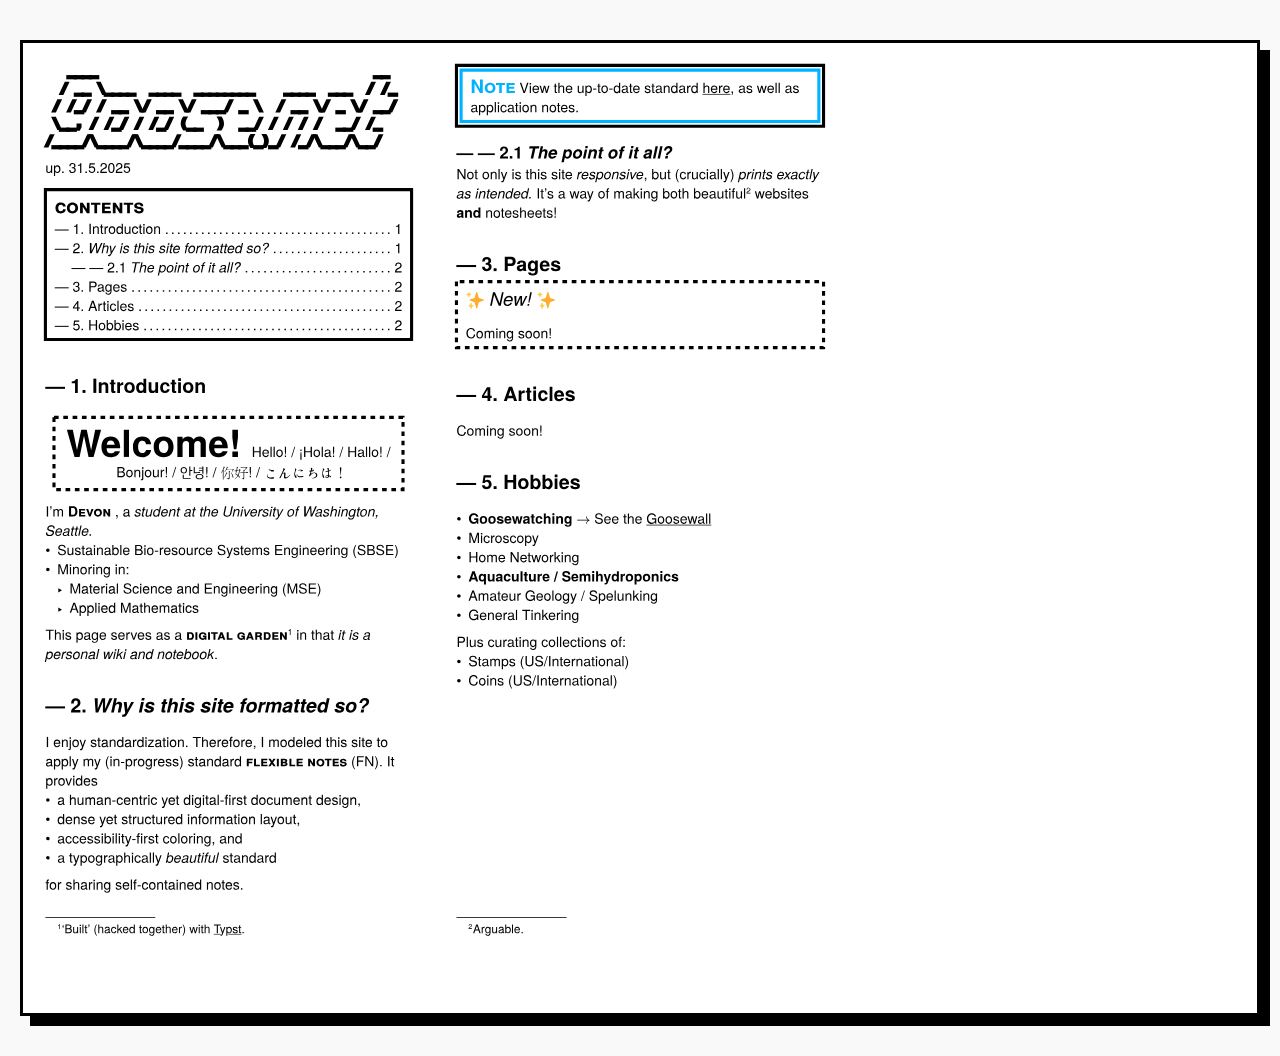
==== index.html @ 000cdf8c "Initialization for Cloudflare" ====
<!DOCTYPE html>
<html lang="en">
  <head>
    <meta charset="utf-8">
    <meta name="viewport" content="width=device-width, initial-scale=1.0">
    <link rel="icon" type="image/x-icon" href="assets/favicon.png">
    <title>9oose.net</title>
    <style>
    /* --------------------------------------
       1. MOBILE FIRST (Default Screen Styles)
       -------------------------------------- */
    body {
        margin: 0;
        padding: 20px;
        background: #f9f9f9; /* Just to help you see the page boundaries */
    }

    .document-container {
        display: grid;
        grid-template-columns: 1fr; /* Stack vertically on phones */
        gap: 20px;
        margin-bottom: 40px;

        background: white;
        border: 3px solid #000;
        box-shadow: 10px 10px 0px #000;
        padding: 10px;
    }

    .svg-column {
        /* 1. Override Typst's hardcoded SVG attributes GLOBALLY */
        width: 100% !important;
        height: auto !important;

        /* 2. Prevent the SVG from ever overflowing its container */
        max-width: 100%;

        /* 3. Ensure the browser scales it cleanly rather than stretching it */
        object-fit: contain;
    }

    /* --------------------------------------
       2. DESKTOP SCREENS
       -------------------------------------- */
    @media screen and (min-width: 768px) {
        .document-container {
        /* Automatically arrange into 3 equal columns! */
        grid-template-columns: repeat(3, 1fr);
        max-width: 1440px;
        margin: 20px auto 20px auto;
        }
    }

    /* --------------------------------------
       3. PERFECT PRINT SETTINGS
       -------------------------------------- */
    @media print {
        @page {
            size: landscape; /* Fits three columns beautifully */
            margin: 0 0 0 0.5in; /* Killspace */
        }

        body {
            background: white;
            padding: 0;
        }

        .document-container {
            border: none !important;
            box-shadow: none !important;
            padding: 0 !important;
            background: transparent !important;

            /* Switch to Flexbox for highly stable printer page breaks */
            display: flex !important;
            flex-direction: row !important;
            flex-wrap: wrap !important; /* Allows items to wrap to a new row */
        }

        .svg-column {
            width: 32% !important;
            break-inside: avoid;
        }
        .svg-column:nth-child(3n) {
            margin-right: 0 !important; /* Remove right gap on the last column */

            /* Force the printer to start a new physical page immediately after! */
            break-after: page;
            page-break-after: always;
        }
    }
    </style>
  </head>
  <body>
    <main>
      <div class="document-container">
        <img class="svg-column" src="new-standard-homepage-1.svg" alt="Column 1" />
        <img class="svg-column" src="new-standard-homepage-2.svg" alt="Column 2" />
        <img class="svg-column" src="new-standard-homepage-3.svg" alt="Column 3" />
      </div>

      </main>
  </body>
</html>
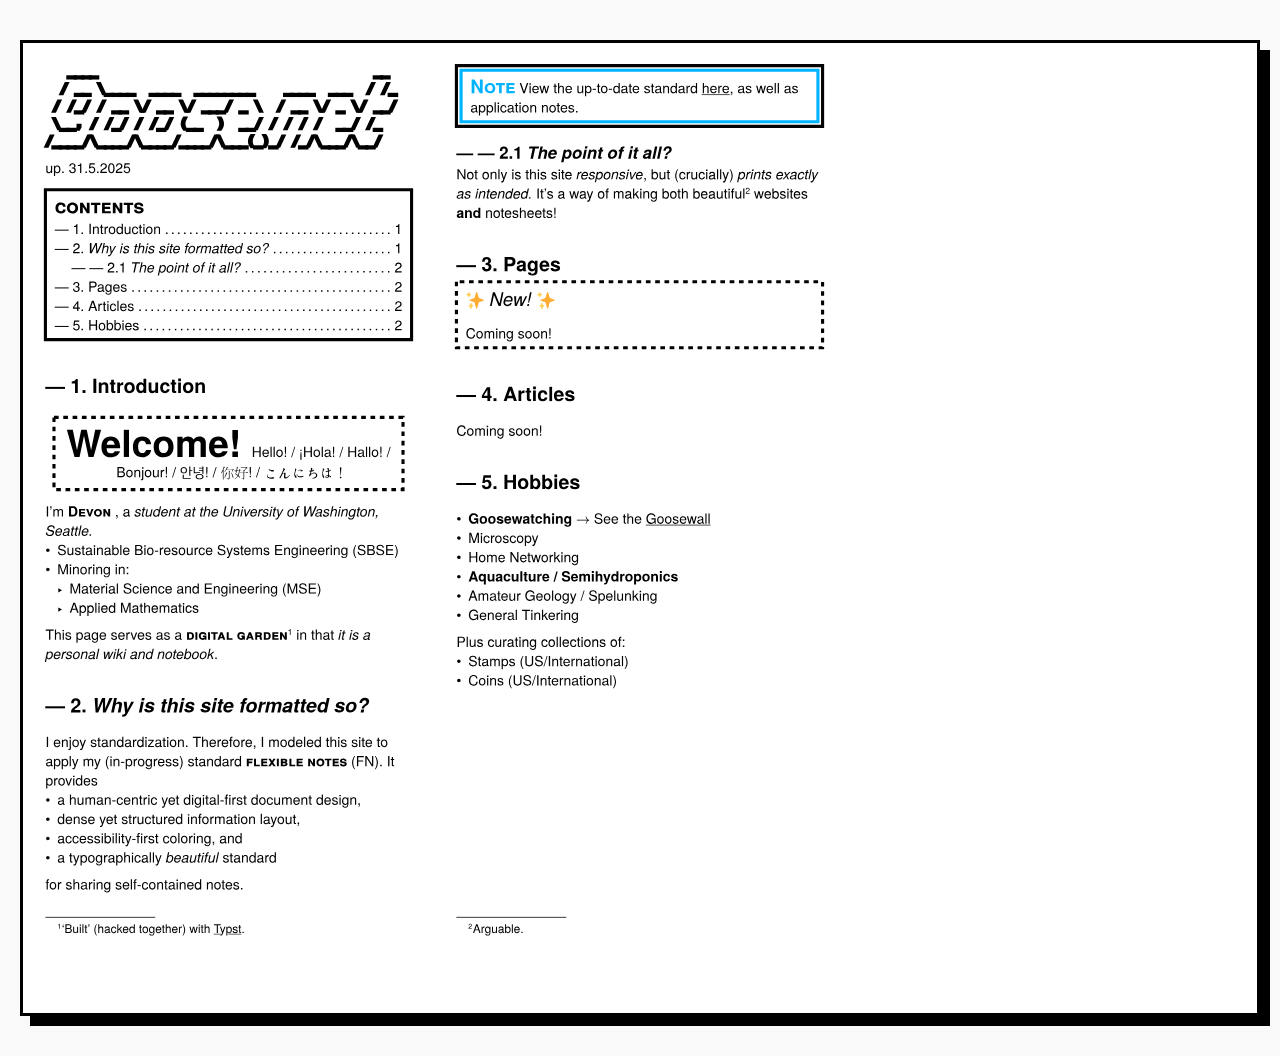
==== commit 0f769402: "Updated SVG handling. Loading as an <img> seems to drop dynamic things, like links.  Loading as an <" ====
--- a/index.html
+++ b/index.html
@@ -94,9 +94,9 @@
   <body>
     <main>
       <div class="document-container">
-        <img class="svg-column" src="new-standard-homepage-1.svg" alt="Column 1" />
-        <img class="svg-column" src="new-standard-homepage-2.svg" alt="Column 2" />
-        <img class="svg-column" src="new-standard-homepage-3.svg" alt="Column 3" />
+        <object class="svg-column" type="image/svg+xml" data="new-standard-homepage-1.svg"> </object>
+        <object class="svg-column" type="image/svg+xml" data="new-standard-homepage-2.svg"> </object>
+        <object class="svg-column" type="image/svg+xml" data="new-standard-homepage-3.svg"> </object>
       </div>
 
       </main>
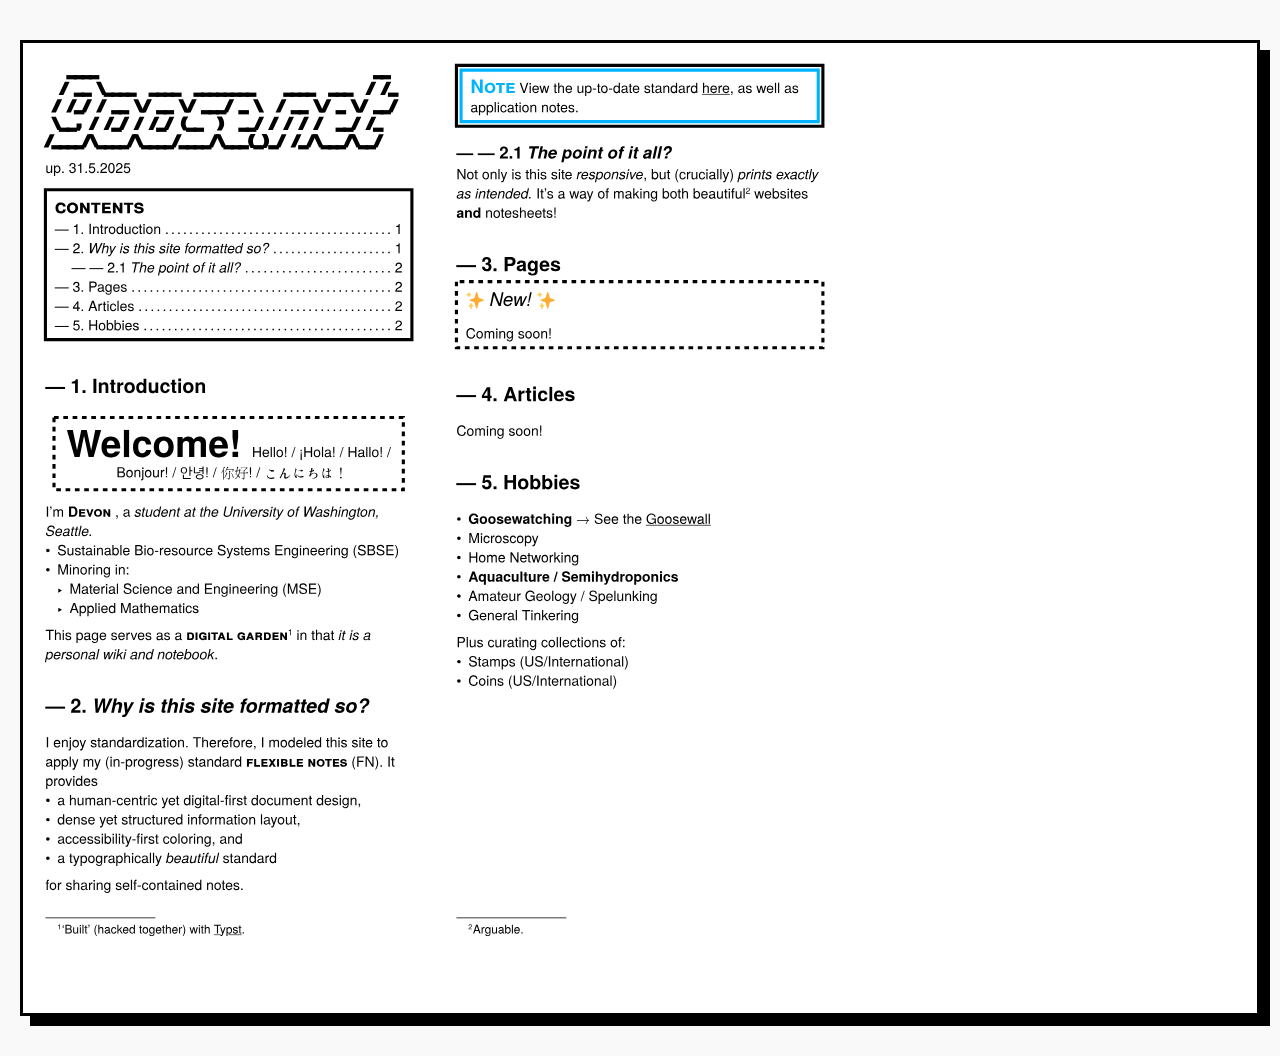
==== commit 02d1d620: "Replace <object>. That didn't work. Just rid of the <object> and try frame()." ====
--- a/index.html
+++ b/index.html
@@ -12,12 +12,12 @@
     body {
         margin: 0;
         padding: 20px;
-        background: #f9f9f9; /* Just to help you see the page boundaries */
+        background: #f9f9f9;
     }
 
     .document-container {
         display: grid;
-        grid-template-columns: 1fr; /* Stack vertically on phones */
+        grid-template-columns: 1fr;
         gap: 20px;
         margin-bottom: 40px;
 
@@ -27,16 +27,13 @@
         padding: 10px;
     }
 
-    .svg-column {
-        /* 1. Override Typst's hardcoded SVG attributes GLOBALLY */
+    /* THE FIX: We target the <div> AND the injected <svg>! */
+    .svg-column,
+    .svg-column svg {
         width: 100% !important;
         height: auto !important;
-
-        /* 2. Prevent the SVG from ever overflowing its container */
         max-width: 100%;
-
-        /* 3. Ensure the browser scales it cleanly rather than stretching it */
-        object-fit: contain;
+        display: block; /* Removes weird spacing below images */
     }
 
     /* --------------------------------------
@@ -44,10 +41,9 @@
        -------------------------------------- */
     @media screen and (min-width: 768px) {
         .document-container {
-        /* Automatically arrange into 3 equal columns! */
-        grid-template-columns: repeat(3, 1fr);
-        max-width: 1440px;
-        margin: 20px auto 20px auto;
+            grid-template-columns: repeat(3, 1fr);
+            max-width: 1440px;
+            margin: 20px auto 20px auto;
         }
     }
 
@@ -56,8 +52,8 @@
        -------------------------------------- */
     @media print {
         @page {
-            size: landscape; /* Fits three columns beautifully */
-            margin: 0 0 0 0.5in; /* Killspace */
+            size: landscape;
+            margin: 0 0 0 0.5in;
         }
 
         body {
@@ -71,20 +67,20 @@
             padding: 0 !important;
             background: transparent !important;
 
-            /* Switch to Flexbox for highly stable printer page breaks */
             display: flex !important;
             flex-direction: row !important;
-            flex-wrap: wrap !important; /* Allows items to wrap to a new row */
+            flex-wrap: wrap !important;
         }
 
         .svg-column {
             width: 32% !important;
+            margin-right: 2% !important;
+            margin-bottom: 0 !important;
             break-inside: avoid;
         }
+
         .svg-column:nth-child(3n) {
-            margin-right: 0 !important; /* Remove right gap on the last column */
-
-            /* Force the printer to start a new physical page immediately after! */
+            margin-right: 0 !important;
             break-after: page;
             page-break-after: always;
         }
@@ -94,11 +90,41 @@
   <body>
     <main>
       <div class="document-container">
-        <object class="svg-column" type="image/svg+xml" data="new-standard-homepage-1.svg"> </object>
-        <object class="svg-column" type="image/svg+xml" data="new-standard-homepage-2.svg"> </object>
-        <object class="svg-column" type="image/svg+xml" data="new-standard-homepage-3.svg"> </object>
+        <div class="svg-column" data-src="new-standard-homepage-1.svg"></div>
+        <div class="svg-column" data-src="new-standard-homepage-2.svg"></div>
+        <div class="svg-column" data-src="new-standard-homepage-3.svg"></div>
       </div>
+    </main>
 
-      </main>
+    <script>
+      // The new Inline Injection Script
+      window.addEventListener('load', () => {
+          const columns = document.querySelectorAll('.svg-column');
+
+          columns.forEach(async (col) => {
+              try {
+                  // 1. Fetch the raw SVG file from your server
+                  const source = col.getAttribute('data-src');
+                  const response = await fetch(source);
+
+                  if (!response.ok) throw new Error("Could not fetch SVG");
+
+                  // 2. Read it as text and inject it directly into the webpage
+                  const svgText = await response.text();
+                  col.innerHTML = svgText;
+
+                  // 3. Now that it is natively on the page, easily fix the links!
+                  const links = col.querySelectorAll('a');
+                  links.forEach(link => {
+                      link.setAttribute('target', '_top'); // Break out!
+                      link.setAttribute('rel', 'noopener noreferrer'); // Security lock
+                  });
+
+              } catch (e) {
+                  console.error(`Failed to inject ${col.getAttribute('data-src')}:`, e);
+              }
+          });
+      });
+    </script>
   </body>
 </html>
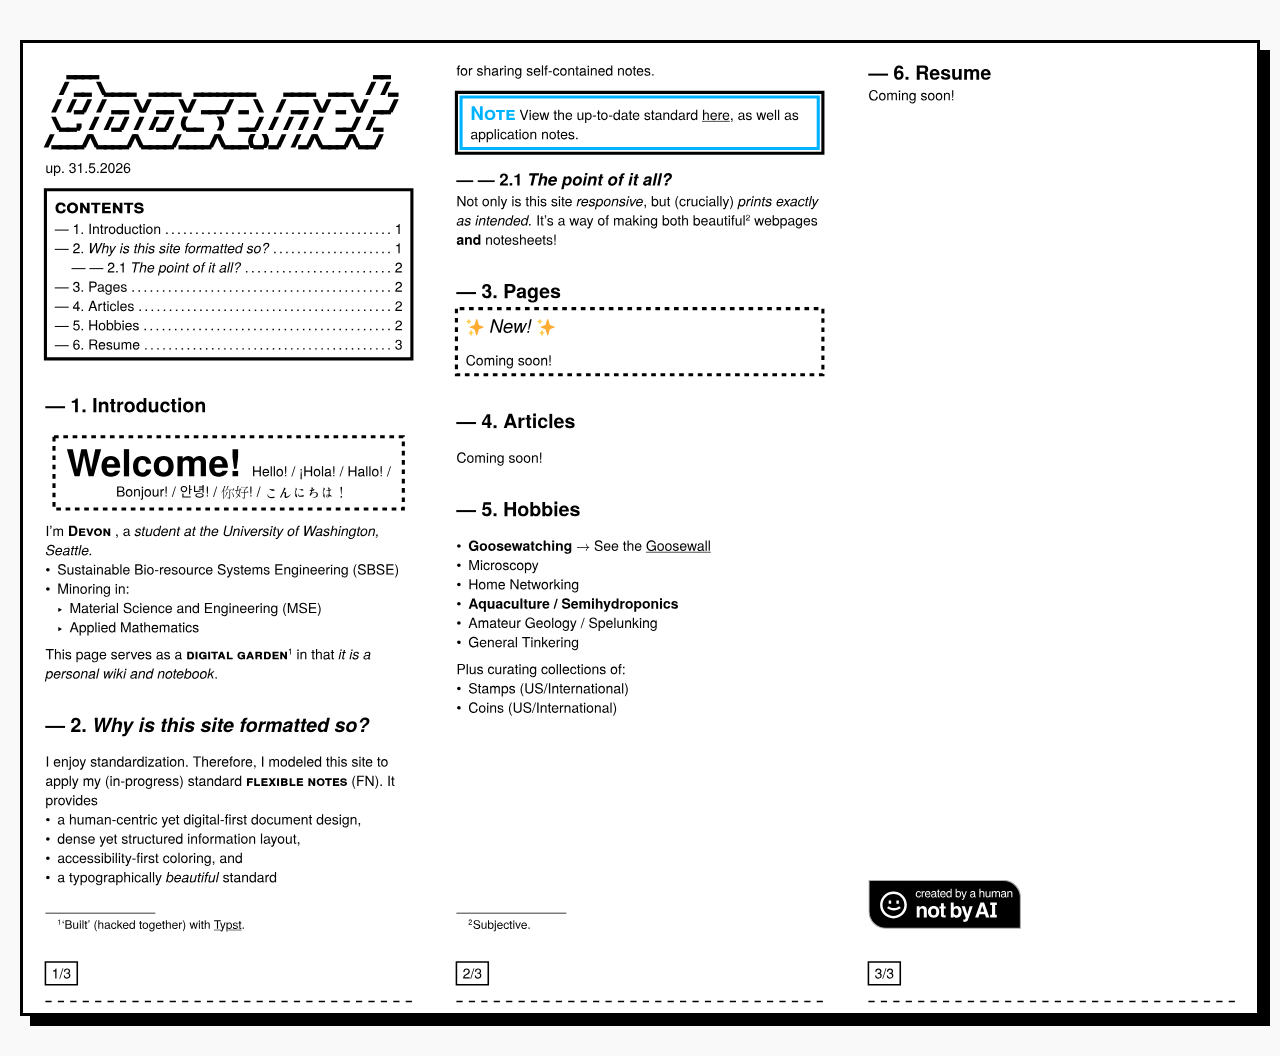
==== commit f8fda659: "Mainpage Update" ====
--- a/index.html
+++ b/index.html
@@ -22,8 +22,8 @@
         margin-bottom: 40px;
 
         background: white;
-        border: 3px solid #000;
-        box-shadow: 10px 10px 0px #000;
+        border: 3px solid black;
+        box-shadow: 10px 10px 0px black;
         padding: 10px;
     }
 
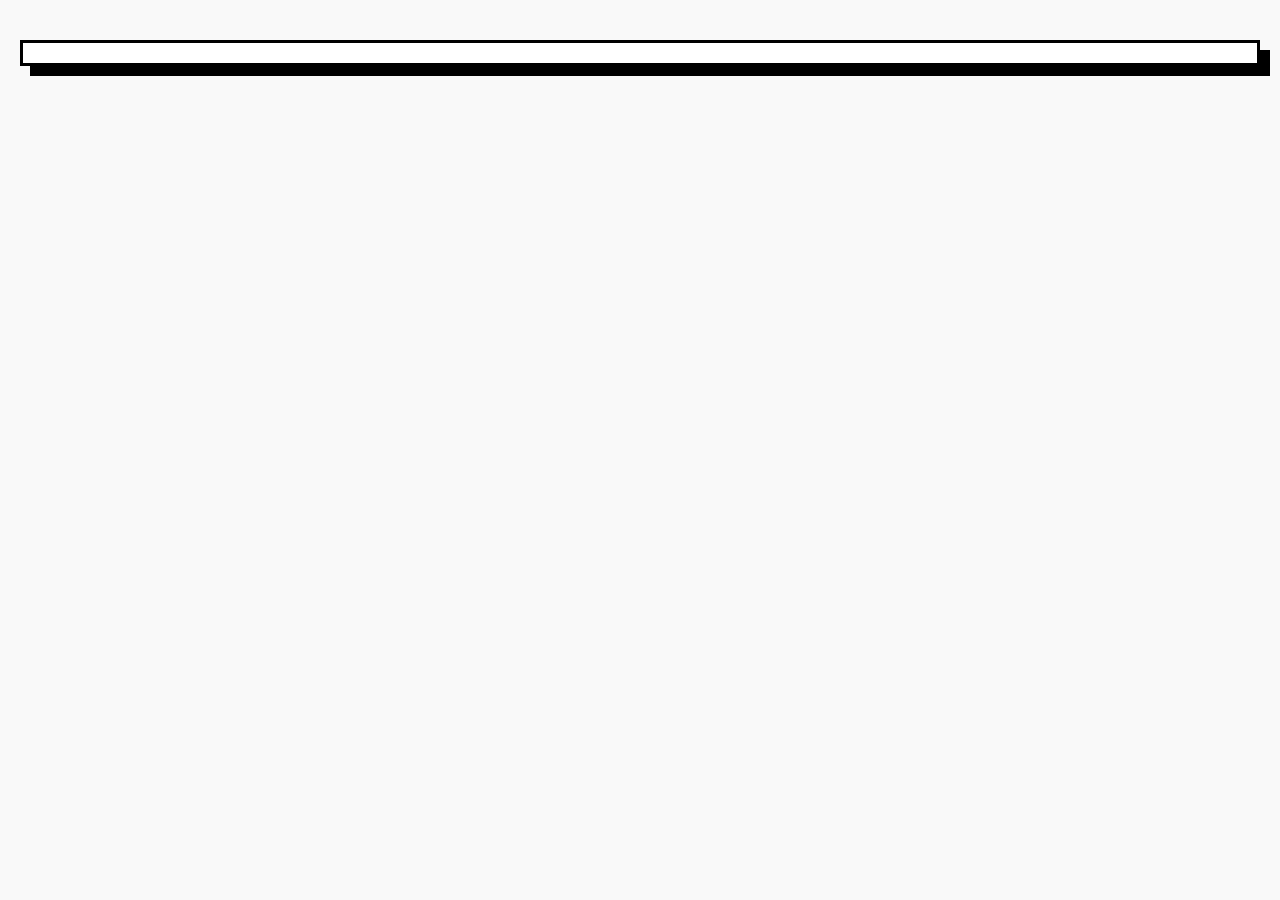
==== commit 502acc79: "Removed JavaScript, fixed link text on homepage." ====
--- a/index.html
+++ b/index.html
@@ -5,126 +5,15 @@
     <meta name="viewport" content="width=device-width, initial-scale=1.0">
     <link rel="icon" type="image/x-icon" href="assets/favicon.png">
     <title>9oose.net</title>
-    <style>
-    /* --------------------------------------
-       1. MOBILE FIRST (Default Screen Styles)
-       -------------------------------------- */
-    body {
-        margin: 0;
-        padding: 20px;
-        background: #f9f9f9;
-    }
-
-    .document-container {
-        display: grid;
-        grid-template-columns: 1fr;
-        gap: 20px;
-        margin-bottom: 40px;
-
-        background: white;
-        border: 3px solid black;
-        box-shadow: 10px 10px 0px black;
-        padding: 10px;
-    }
-
-    /* THE FIX: We target the <div> AND the injected <svg>! */
-    .svg-column,
-    .svg-column svg {
-        width: 100% !important;
-        height: auto !important;
-        max-width: 100%;
-        display: block; /* Removes weird spacing below images */
-    }
-
-    /* --------------------------------------
-       2. DESKTOP SCREENS
-       -------------------------------------- */
-    @media screen and (min-width: 768px) {
-        .document-container {
-            grid-template-columns: repeat(3, 1fr);
-            max-width: 1440px;
-            margin: 20px auto 20px auto;
-        }
-    }
-
-    /* --------------------------------------
-       3. PERFECT PRINT SETTINGS
-       -------------------------------------- */
-    @media print {
-        @page {
-            size: landscape;
-            margin: 0 0 0 0.5in;
-        }
-
-        body {
-            background: white;
-            padding: 0;
-        }
-
-        .document-container {
-            border: none !important;
-            box-shadow: none !important;
-            padding: 0 !important;
-            background: transparent !important;
-
-            display: flex !important;
-            flex-direction: row !important;
-            flex-wrap: wrap !important;
-        }
-
-        .svg-column {
-            width: 32% !important;
-            margin-right: 2% !important;
-            margin-bottom: 0 !important;
-            break-inside: avoid;
-        }
-
-        .svg-column:nth-child(3n) {
-            margin-right: 0 !important;
-            break-after: page;
-            page-break-after: always;
-        }
-    }
-    </style>
+        <link rel="stylesheet" href="basic_page_style.css">
   </head>
   <body>
     <main>
       <div class="document-container">
-        <div class="svg-column" data-src="new-standard-homepage-1.svg"></div>
-        <div class="svg-column" data-src="new-standard-homepage-2.svg"></div>
-        <div class="svg-column" data-src="new-standard-homepage-3.svg"></div>
+        <div class="svg-column" data-src="homepage/new-standard-homepage-1.svg"></div>
+        <div class="svg-column" data-src="homepage/new-standard-homepage-2.svg"></div>
+        <div class="svg-column" data-src="homepage/new-standard-homepage-3.svg"></div>
       </div>
     </main>
-
-    <script>
-      // The new Inline Injection Script
-      window.addEventListener('load', () => {
-          const columns = document.querySelectorAll('.svg-column');
-
-          columns.forEach(async (col) => {
-              try {
-                  // 1. Fetch the raw SVG file from your server
-                  const source = col.getAttribute('data-src');
-                  const response = await fetch(source);
-
-                  if (!response.ok) throw new Error("Could not fetch SVG");
-
-                  // 2. Read it as text and inject it directly into the webpage
-                  const svgText = await response.text();
-                  col.innerHTML = svgText;
-
-                  // 3. Now that it is natively on the page, easily fix the links!
-                  const links = col.querySelectorAll('a');
-                  links.forEach(link => {
-                      link.setAttribute('target', '_top'); // Break out!
-                      link.setAttribute('rel', 'noopener noreferrer'); // Security lock
-                  });
-
-              } catch (e) {
-                  console.error(`Failed to inject ${col.getAttribute('data-src')}:`, e);
-              }
-          });
-      });
-    </script>
   </body>
 </html>
--- a/basic_page_style.css
+++ b/basic_page_style.css
@@ -0,0 +1,112 @@
+*, *::before, *::after {
+box-sizing: border-box;
+}
+
+html, body {
+    max-width: 100vw;
+    overflow-x: hidden; /* Prevents horizontal scrollbars/bleeding on screens */
+}
+/* --------------------------------------
+ *  1. MOBILE FIRST (Default Screen Styles)
+ *  -------------------------------------- */
+body {
+    margin: 0;
+    padding: 20px;
+    background: #f9f9f9;
+}
+
+.document-container {
+    display: grid;
+    grid-template-columns: 1fr;
+    gap: 20px;
+    margin-bottom: 40px;
+
+    background: white;
+    border: 3px solid black;
+    box-shadow: 10px 10px 0px black;
+    padding: 10px;
+}
+
+/* THE FIX: We target the <div> AND the injected <svg>! */
+.svg-column,
+.svg-column svg {
+    width: 100% !important;
+    height: auto !important;
+    max-width: 100%;
+    display: block; /* Removes weird spacing below images */
+}
+
+/* --------------------------------------
+ *  2. DESKTOP SCREENS
+ *  -------------------------------------- */
+@media screen and (min-width: 768px) {
+    .document-container {
+        grid-template-columns: repeat(3, 1fr);
+        max-width: 1440px;
+        margin: 20px auto 20px auto;
+    }
+}
+
+/* --------------------------------------
+ * 3. PERFECT PRINT SETTINGS
+ * -------------------------------------- */
+@media print {
+    @page {
+        size: landscape;
+        margin: 0 0 0 0.5in;
+    }
+
+    body {
+        background: white !important;
+        padding: 0 !important;
+        margin: 0 !important; /* Ensure screen margin: 0; padding: 20px; is wiped out */
+    }
+
+    .document-container {
+        /* Force clear the screen layout settings */
+        display: flex !important;
+        flex-direction: row !important;
+        flex-wrap: wrap !important;
+
+        /* Wipe out the 20px grid gap and use standard margins for safety */
+        gap: 0 !important;
+        row-gap: 0 !important;
+        column-gap: 0 !important;
+
+        /* Wipe out the 40px bottom margin completely */
+        margin: 0 !important;
+        padding: 0 !important;
+        height: auto !important;
+        min-height: 0 !important;
+
+        background: transparent !important;
+        border: none !important;
+        box-shadow: none !important;
+    }
+
+    .svg-column {
+        /* To avoid gap-shorthand issues in print engines, use precise margins */
+        width: 32% !important;
+        margin-right: 2% !important;
+        margin-bottom: 0 !important; /* Reset row heights */
+
+        break-inside: avoid !important;
+        box-sizing: border-box !important;
+    }
+
+    /* Remove the right margin from every 3rd item so the math fits perfectly */
+    .svg-column:nth-child(3n) {
+        margin-right: 0 !important;
+    }
+
+    /* Handle the page breaks cleanly */
+    .svg-column:nth-child(3n):not(:last-child) {
+        break-after: page !important;
+    }
+
+    /* Safety override: strip margins from final row completely */
+    .svg-column:last-child,
+    .svg-column:nth-last-child(-n+3) {
+        margin-bottom: 0 !important;
+    }
+}
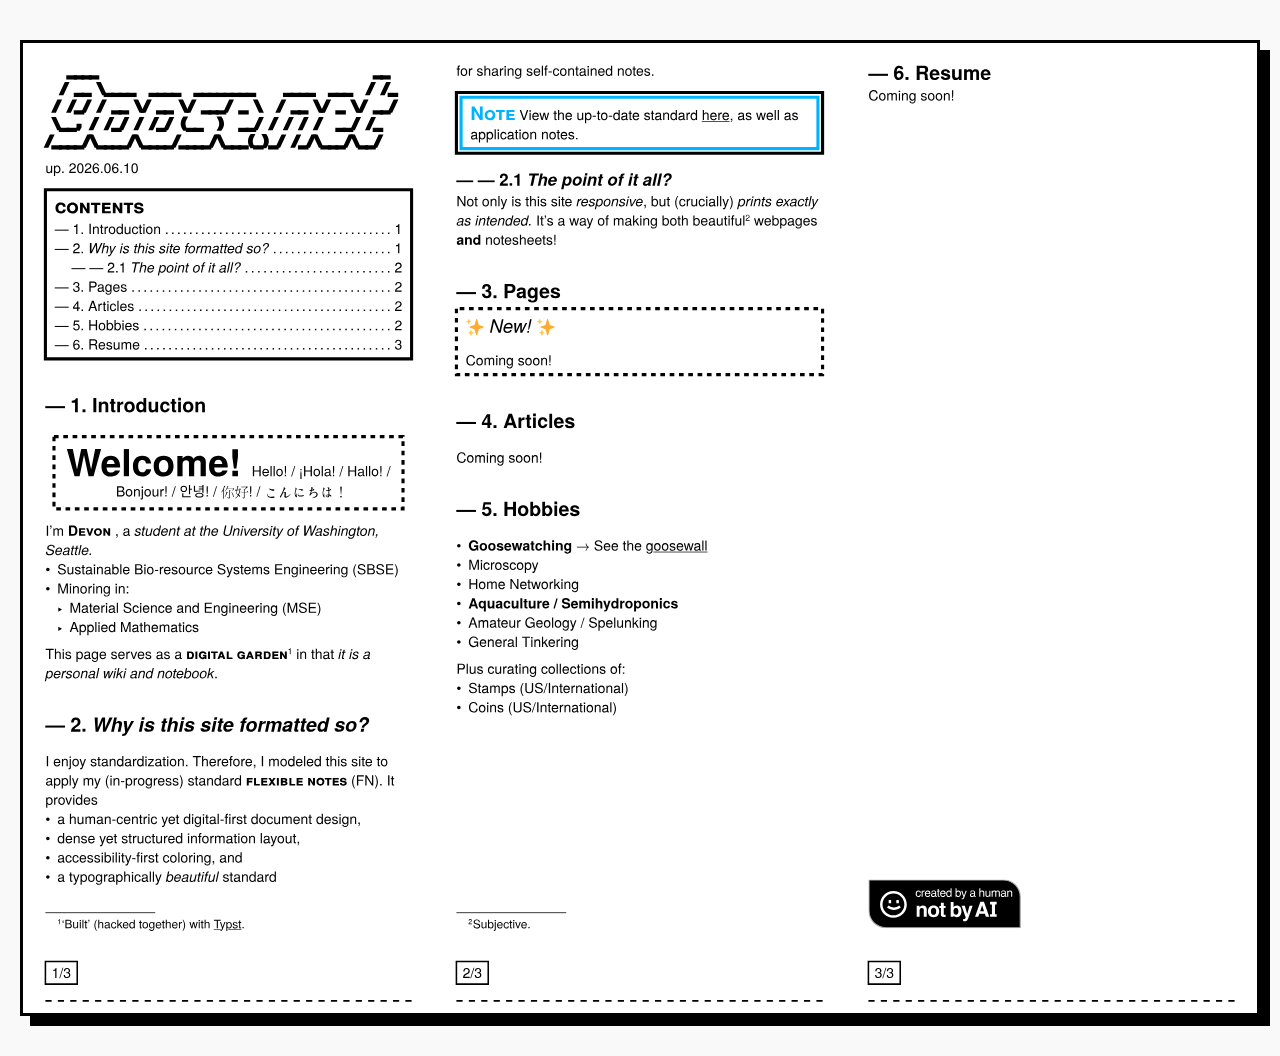
==== commit 0f03e936: "Objects?" ====
--- a/index.html
+++ b/index.html
@@ -5,14 +5,14 @@
     <meta name="viewport" content="width=device-width, initial-scale=1.0">
     <link rel="icon" type="image/x-icon" href="assets/favicon.png">
     <title>9oose.net</title>
-        <link rel="stylesheet" href="basic_page_style.css">
+    <link rel="stylesheet" href="basic_page_style.css">
   </head>
   <body>
     <main>
       <div class="document-container">
-        <div class="svg-column" data-src="homepage/new-standard-homepage-1.svg"></div>
-        <div class="svg-column" data-src="homepage/new-standard-homepage-2.svg"></div>
-        <div class="svg-column" data-src="homepage/new-standard-homepage-3.svg"></div>
+        <object class="svg-column" data="homepage/new-standard-homepage-1.svg" type="image/svg+xml"></object>
+        <object class="svg-column" data="homepage/new-standard-homepage-2.svg" type="image/svg+xml"></object>
+        <object class="svg-column" data="homepage/new-standard-homepage-3.svg" type="image/svg+xml"></object>
       </div>
     </main>
   </body>
--- a/basic_page_style.css
+++ b/basic_page_style.css
@@ -28,8 +28,8 @@
 }
 
 /* THE FIX: We target the <div> AND the injected <svg>! */
-.svg-column,
-.svg-column svg {
+object.svg-column,
+object.svg-column svg {
     width: 100% !important;
     height: auto !important;
     max-width: 100%;
@@ -84,7 +84,7 @@
         box-shadow: none !important;
     }
 
-    .svg-column {
+    object.svg-column {
         /* To avoid gap-shorthand issues in print engines, use precise margins */
         width: 32% !important;
         margin-right: 2% !important;
@@ -95,7 +95,7 @@
     }
 
     /* Remove the right margin from every 3rd item so the math fits perfectly */
-    .svg-column:nth-child(3n) {
+    object.svg-column:nth-child(3n) {
         margin-right: 0 !important;
     }
 
